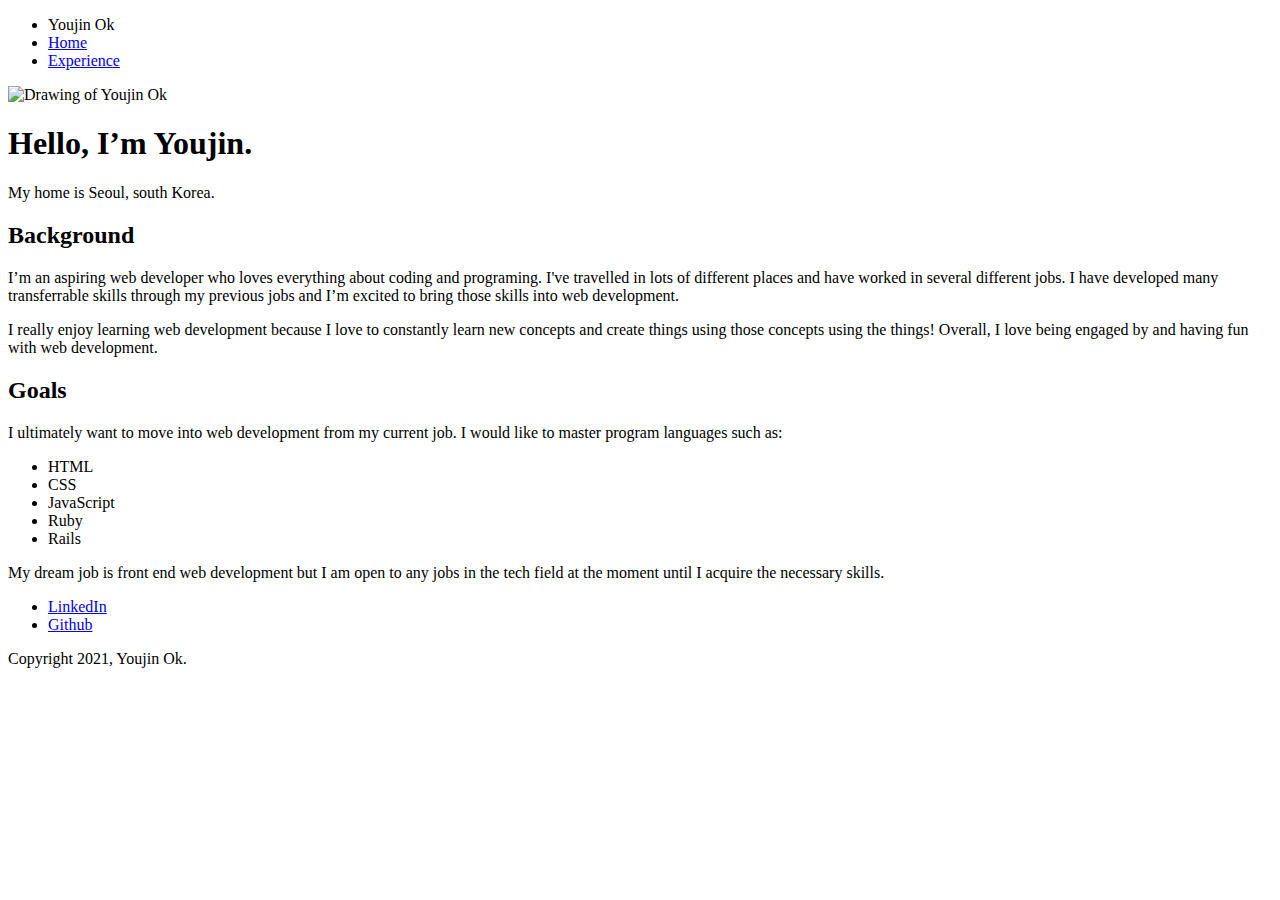
==== index.html @ 186bee1c "Update index.html" ====
<!doctype html>
<html lang="en">
<head>
  <meta charset="utf-8">
  <title> Yujin Ok's Profile</title>
  <meta name="viewport" content="width=device-width, initial-scale=1.0">
  <link rel="stylesheet" href="styles.css">
  <link rel="html" href="experience.html">
  <link href="https://fonts.googleapis.com/css?family=Muli%7CRoboto:400,300,500,700,900" rel="stylesheet"></head>
  <body>

    <div class="main-nav">
        <ul class="nav">
          <li class="name">Youjin Ok </li>
          <li><a href="#">Home</a></li>
          <li><a href="Project-1/experience.html">Experience</a></li>
        </ul>
    </div>

    <header>
      <img src="images/Profile image.jpg" alt="Drawing of Youjin Ok" class="profile-image">
      <h1 class="tag name">Hello, I’m Youjin.</h1>
      <p class="tag location">My home is Seoul, south Korea.</p>
    </header>

    <main class="flex">
      <div class="card">
        <h2>Background</h2>
        <p>I’m an aspiring web developer who loves everything about coding and programing. I've travelled in lots of different places and have worked in several different jobs. I have developed many transferrable skills through my previous jobs and I’m excited to bring those skills into web development.</p>
        <p>I really enjoy learning web development because I love to constantly learn new concepts and create things using those concepts using the things! Overall, I love being engaged by and having fun with web development.</p>
      </div> 

      <div class="card">
        <h2>Goals</h2>
        <p>I ultimately want to move into web development from my current job. I would like to master program languages such as:</p>
        <ul class="skills">
          <li>HTML</li>
          <li>CSS</li>
          <li>JavaScript</li>
          <li>Ruby</li>
          <li>Rails</li>
        </ul>
        <p>My dream job is front end web development but I am open to any jobs in the tech field at the moment until I acquire the necessary skills.</p>
      </div> 

    </main>
    <footer>
      <ul>
        <li><a href="https://www.linkedin.com/in/yujin-ok-726a99173/" class="social linkedin">LinkedIn</a></li>
        <li><a href="https://github.com/YujinOk?tab=repositories" class="social github">Github</a></li>
      </ul>
      <p class="copyright">Copyright 2021, Youjin Ok.</p>
    </footer>
  </body>
  </html>
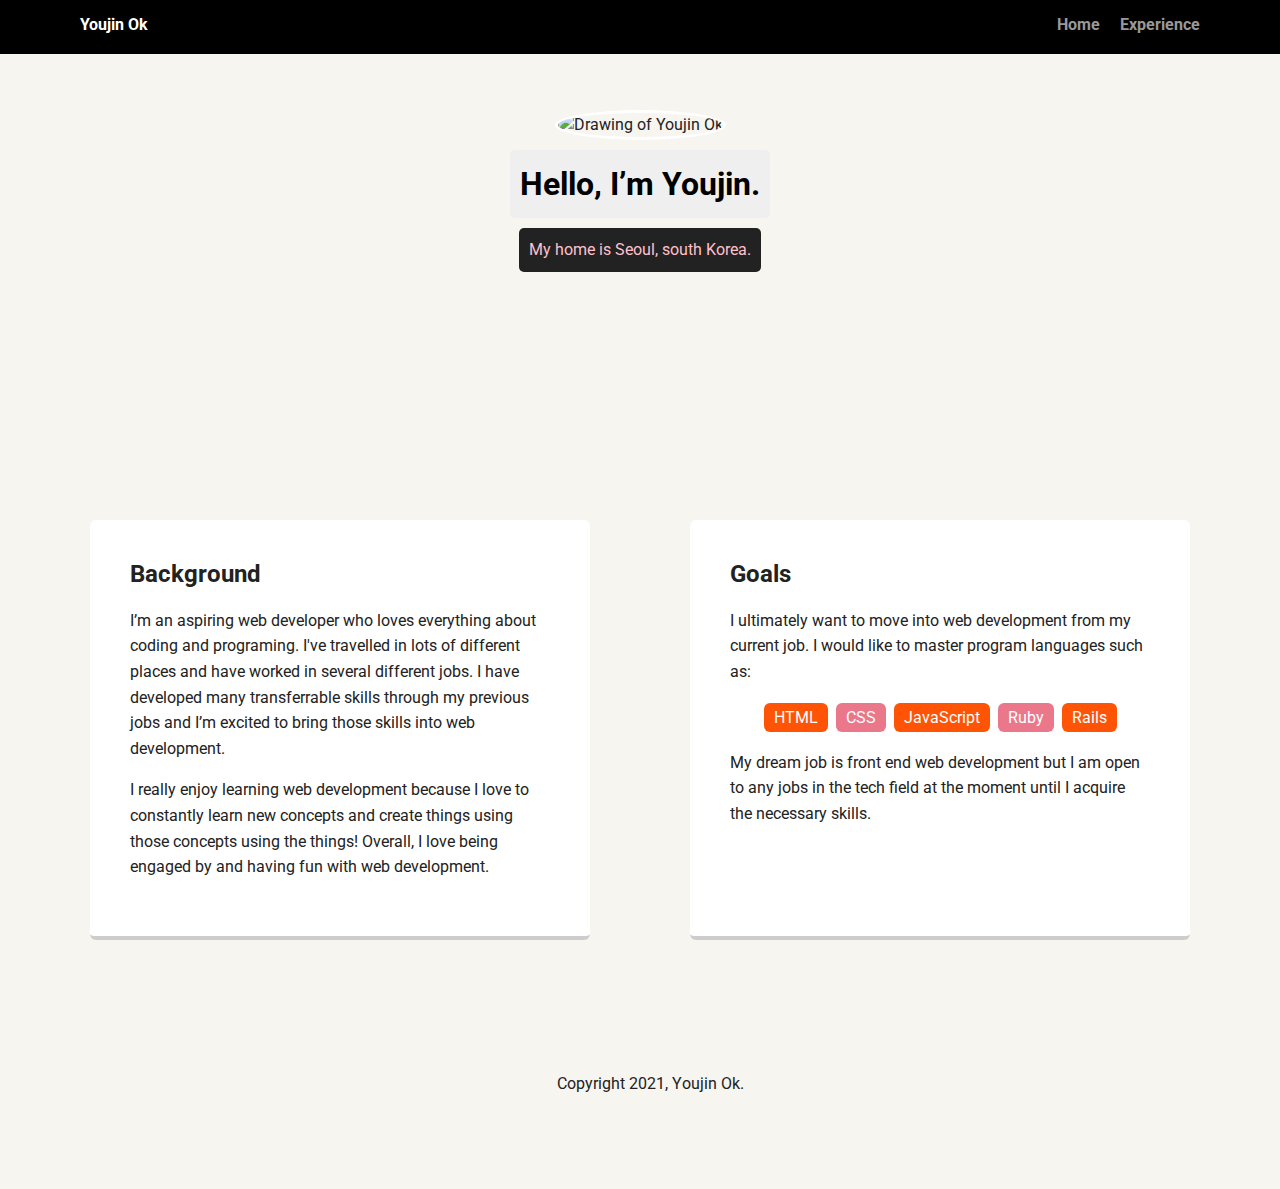
==== commit af1bd939: "Update index.html" ====
--- a/index.html
+++ b/index.html
@@ -5,20 +5,19 @@
   <title> Yujin Ok's Profile</title>
   <meta name="viewport" content="width=device-width, initial-scale=1.0">
   <link rel="stylesheet" href="styles.css">
-  <link rel="html" href="experience.html">
   <link href="https://fonts.googleapis.com/css?family=Muli%7CRoboto:400,300,500,700,900" rel="stylesheet"></head>
   <body>
-
-    <div class="main-nav">
+<div class="index">  
+       <div class="main-nav">
         <ul class="nav">
           <li class="name">Youjin Ok </li>
           <li><a href="#">Home</a></li>
-          <li><a href="Project-1/experience.html">Experience</a></li>
+          <li><a href= "experience.html">Experience</a></li>
         </ul>
     </div>
 
     <header>
-      <img src="images/Profile image.jpg" alt="Drawing of Youjin Ok" class="profile-image">
+      <img src="images/Profileimage.jpg" alt= "Drawing of Youjin Ok" class="profile-image">
       <h1 class="tag name">Hello, I’m Youjin.</h1>
       <p class="tag location">My home is Seoul, south Korea.</p>
     </header>
@@ -42,7 +41,7 @@
         </ul>
         <p>My dream job is front end web development but I am open to any jobs in the tech field at the moment until I acquire the necessary skills.</p>
       </div> 
-
+      </div>
     </main>
     <footer>
       <ul>
@@ -53,3 +52,5 @@
     </footer>
   </body>
   </html>
+
+
--- a/styles.css
+++ b/styles.css
@@ -0,0 +1,209 @@
+/* Global Layout Set-up */
+* { 
+  box-sizing: border-box;
+}
+  
+body {
+  margin: 0;
+  padding: 0;
+  text-align: center;
+  font-family: 'Roboto', sans-serif;
+  color: #222;
+  background: #f7f5f0;
+}
+/* Link Styles */
+
+a {
+  text-decoration: none;
+  color: #999;
+}
+a:hover {
+  color: #6633ff;
+}
+
+/* Section Styles */
+.experience{
+  font-family: 'Roboto', sans-serif;
+  color:black;
+  text-align: start;
+}
+.main-nav {
+  width: 100%;
+  background: black;
+  min-height: 30px;
+  padding: 10px;
+  position: fixed;
+  text-align: center;
+}
+.nav {
+  display: flex;
+  justify-content: space-around;
+  font-weight: 700;
+  list-style-type: none;
+  margin: 0 auto;
+  padding: 0;
+}
+
+.nav .name {
+    display: block;
+    margin-right: auto;
+    color: white;
+}
+.nav li {
+  padding: 5px 10px 10px 10px;
+}
+.nav a {
+  transition: all .5s;
+}
+.nav a:hover {
+  color: white
+}
+
+header {
+  text-align: center;
+  background: url('images/Seoul-1024x602.jpg') no-repeat top center ;
+  background-size: cover;
+  overflow: hidden;
+  padding-top: 60px;
+}
+header {
+  line-height: 1.5;
+}
+header .profile-image {
+  margin-top: 50px;
+  width: 150px;
+  height: 150px;
+  border-radius: 50%;
+  border: 3px solid white;
+  transition: all .5s;
+}
+header .profile-image:hover {
+  transform: scale(1.2) rotate(5deg);
+}
+.tag {
+  background-color: #efefef;
+  color: black;
+  padding: 10px;
+  border-radius: 5px;
+  display: table;
+  margin: 10px auto;
+} 
+.location {
+  background-color: #222;
+  color: pink;
+}
+.card {
+  margin: 30px;
+  padding: 20px 40px 40px;
+  max-width: 500px;
+  text-align: left;
+  background: #fff;
+  border-bottom: 4px solid #ccc;
+  border-radius: 6px;
+  transition: all .5s;
+}
+.card:hover {
+  border-color: #ff99ff;
+}
+
+ul.skills {
+  padding: 0;
+  text-align: center;
+}
+
+.skills li {
+  border-radius: 6px;
+  display: inline-block;
+  background:rgb(235, 119, 139);
+  color: white;
+  padding: 5px 10px;
+  margin: 2px;
+}
+
+.skills li:nth-child(odd) {
+  background: hsl(19, 100%, 51%);
+}
+
+footer {
+  width: 100%;
+  min-height: 30px;
+  padding: 20px 0 40px 20px;
+}
+
+footer .copyright {
+  top: -8px;
+  font-size: .75em;
+}
+
+footer ul {
+  list-style-type: none;
+  margin: 0;
+  padding: 0;
+}
+
+footer ul li {
+  display: inline-block;
+}
+
+a.social {
+  display: inline-block;
+  text-indent: -9999px;
+  margin-left: 5px;
+  width: 30px;
+  height: 30px;
+  background-size: 30px 30px;
+  opacity: .4;
+  transition: all .5s;
+}
+
+a.linkedin {
+  background-image: url(images/linkedin.svg);
+}
+a.github {
+  background-image: url(images/github.svg);
+}
+a.social:hover {
+  opacity: 1;
+}
+.clearfix {
+  clear: both;
+}
+
+/* Styles for larger screens */
+@media screen and (min-width: 720px) {
+  
+  .flex {
+      display: -ms-flexbox;      /* TWEENER - IE 10 */
+      display: flex; 
+      max-width: 1200px;
+      -ms-flex-pack: distribute;
+      justify-content: space-around;
+      margin: 0 auto;
+  }
+
+  header {
+    min-height: 470px;
+  }
+
+  .nav {
+    max-width: 1200px;
+    padding: 0 30px;
+  }
+
+
+  main {
+    padding-top: 20px;
+  }
+
+  main p {
+    line-height: 1.6em;
+  }
+
+  footer {
+    font-size: 1.3em;
+    max-width: 1200px;
+    margin: 40px auto;
+  }
+
+}
+
